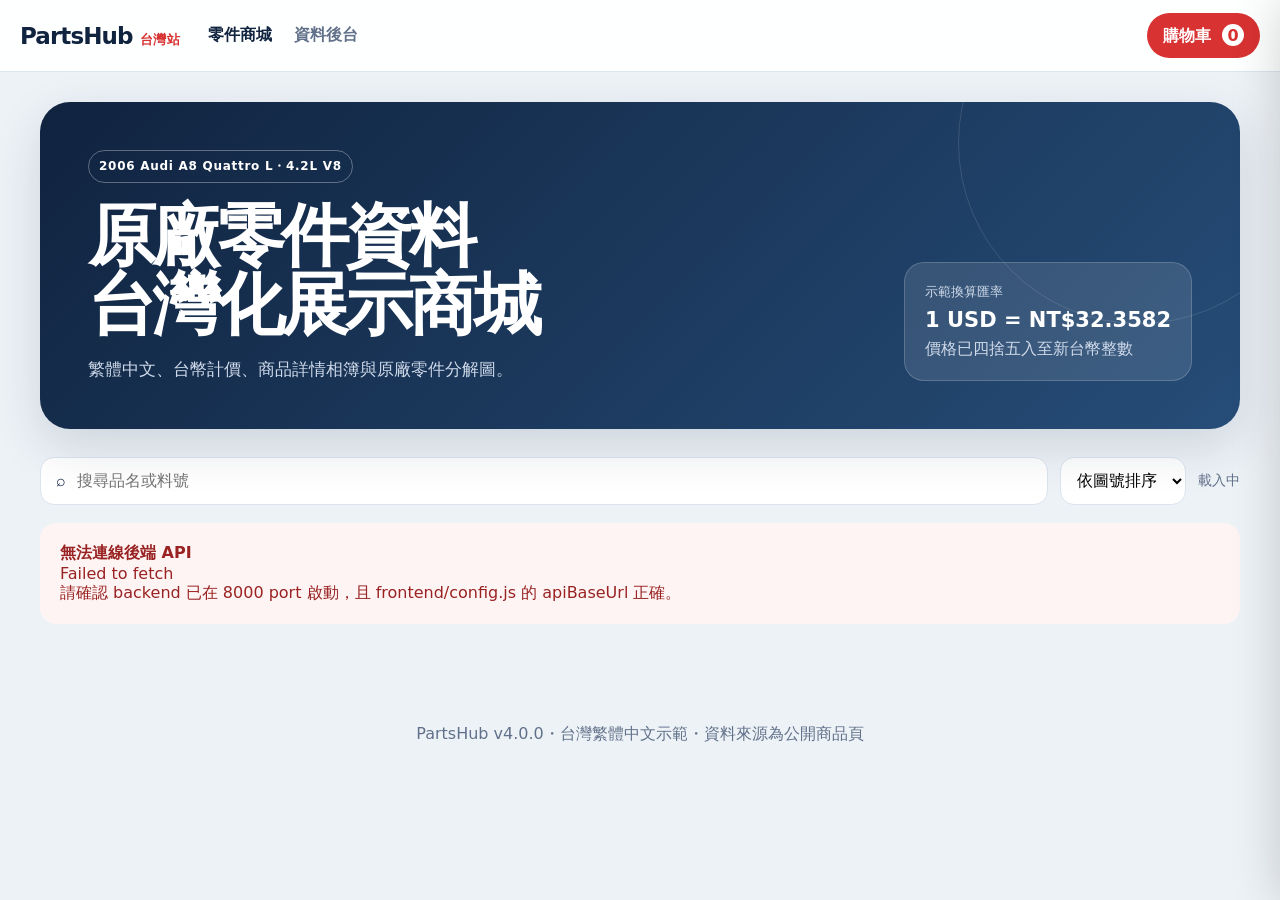
==== frontend/index.html @ 8d588a11 "Import partsHub v4.0.0" ====
<!doctype html><html lang="zh-Hant-TW"><head><meta charset="utf-8"><meta name="viewport" content="width=device-width,initial-scale=1"><title>PartsHub 台灣汽車零件</title><link rel="stylesheet" href="styles.css"></head><body>
<header class="top"><a class="brand" href="./">PartsHub<span>台灣站</span></a><nav><a class="active" href="./">零件商城</a><a href="admin.html">資料後台</a></nav><button id="cartButton" class="cart-button">購物車 <b id="cartCount">0</b></button></header>
<main><section class="hero"><div><span class="eyebrow">2006 Audi A8 Quattro L・4.2L V8</span><h1>原廠零件資料<br>台灣化展示商城</h1><p>繁體中文、台幣計價、商品詳情相簿與原廠零件分解圖。</p></div><div class="rate-card"><small>示範換算匯率</small><strong>1 USD = NT$32.3582</strong><span>價格已四捨五入至新台幣整數</span></div></section>
<section class="toolbar"><label class="search"><span>⌕</span><input id="searchInput" placeholder="搜尋品名或料號"></label><select id="sortSelect"><option value="diagram">依圖號排序</option><option value="price-asc">價格低到高</option><option value="price-desc">價格高到低</option></select><span id="resultCount">載入中</span></section>
<section id="productGrid" class="product-grid"></section></main>
<div id="modalBackdrop" class="modal-backdrop hidden"><article class="modal"><button id="modalClose" class="modal-close">×</button><div class="gallery"><div class="main-image-wrap"><img id="modalMainImage" alt="商品圖片"><span id="imageBadge"></span></div><div id="thumbnailList" class="thumbnails"></div></div><div class="modal-info"><span id="modalDiagram" class="diagram-label"></span><h2 id="modalName"></h2><code id="modalPart"></code><p id="modalDescription"></p><dl><div><dt>適用年份</dt><dd id="modalYears"></dd></div><div><dt>其他名稱</dt><dd id="modalOther"></dd></div><div><dt>替代料號</dt><dd id="modalReplaces"></dd></div></dl><div class="modal-price"><strong id="modalPrice"></strong><del id="modalMsrp"></del></div><button id="modalAdd" class="primary">加入購物車</button><a id="sourceLink" class="source-link" target="_blank" rel="noreferrer">查看原始商品頁 ↗</a></div></article></div>
<aside id="cartDrawer" class="cart-drawer"><div class="drawer-head"><h2>購物車</h2><button id="cartClose">×</button></div><div id="cartItems"></div><div class="cart-summary"><div><span>商品小計</span><b id="subtotal">NT$0</b></div><div><span>運費</span><b id="shipping">NT$0</b></div><div class="total"><span>合計</span><b id="total">NT$0</b></div><button id="checkoutButton" class="primary">建立示範訂單</button></div></aside><div id="drawerShade" class="drawer-shade hidden"></div>
<div id="toast" class="toast"></div><footer>PartsHub v4.0.0・台灣繁體中文示範・資料來源為公開商品頁</footer>
<script src="config.js"></script><script src="app.js"></script></body></html>
---- frontend/styles.css ----
:root{--ink:#10233f;--muted:#61718a;--line:#dce4ee;--soft:#f4f7fb;--red:#d83232;--red2:#b92121;--white:#fff;--shadow:0 18px 50px rgba(13,35,63,.14)}*{box-sizing:border-box}body{margin:0;font-family:Inter,"Noto Sans TC","PingFang TC",system-ui,sans-serif;color:var(--ink);background:#edf2f7}.top{position:sticky;top:0;z-index:20;height:72px;padding:0 max(20px,calc((100vw - 1240px)/2));display:flex;align-items:center;gap:28px;background:rgba(255,255,255,.94);backdrop-filter:blur(14px);border-bottom:1px solid var(--line)}.brand{font-size:23px;font-weight:900;color:var(--ink);text-decoration:none;letter-spacing:-.04em}.brand span{margin-left:7px;color:var(--red);font-size:13px;letter-spacing:.05em}.top nav{display:flex;gap:22px;margin-right:auto}.top nav a{color:var(--muted);text-decoration:none;font-weight:700}.top nav a.active{color:var(--ink)}button,select,input{font:inherit}.cart-button,.primary{border:0;background:var(--red);color:white;font-weight:800;cursor:pointer}.cart-button{padding:11px 16px;border-radius:99px}.cart-button b{display:inline-grid;place-items:center;min-width:22px;height:22px;margin-left:5px;border-radius:99px;background:#fff;color:var(--red)}main{max-width:1240px;margin:auto;padding:30px 20px 70px}.hero{border-radius:30px;padding:48px;display:flex;justify-content:space-between;align-items:flex-end;gap:30px;color:white;background:linear-gradient(135deg,#10233f,#264d78);box-shadow:var(--shadow);overflow:hidden;position:relative}.hero:after{content:"";position:absolute;width:360px;height:360px;border:1px solid rgba(255,255,255,.12);border-radius:50%;right:-80px;top:-140px}.eyebrow{display:inline-block;padding:7px 10px;border:1px solid rgba(255,255,255,.32);border-radius:99px;font-size:12px;font-weight:800;letter-spacing:.06em}.hero h1{font-size:clamp(38px,6vw,68px);line-height:1.02;letter-spacing:-.055em;margin:18px 0}.hero p{color:#cfdaea;margin:0;font-size:17px}.rate-card{min-width:270px;background:rgba(255,255,255,.11);border:1px solid rgba(255,255,255,.18);border-radius:20px;padding:20px;display:grid;gap:7px;position:relative;z-index:1}.rate-card small,.rate-card span{color:#cfdaea}.rate-card strong{font-size:21px}.toolbar{display:flex;align-items:center;gap:12px;padding:28px 0 18px}.search{height:48px;display:flex;align-items:center;gap:9px;flex:1;background:white;border:1px solid var(--line);border-radius:14px;padding:0 15px}.search input{border:0;outline:0;width:100%;background:transparent}.toolbar select{height:48px;border:1px solid var(--line);border-radius:14px;padding:0 12px;background:white}.toolbar>span{color:var(--muted);font-size:14px}.product-grid{display:grid;grid-template-columns:repeat(3,1fr);gap:18px}.card{background:white;border:1px solid var(--line);border-radius:22px;overflow:hidden;display:flex;flex-direction:column;transition:.2s}.card:hover{transform:translateY(-4px);box-shadow:var(--shadow)}.card-image{height:245px;background:linear-gradient(180deg,#f7f9fc,#edf2f6);display:grid;place-items:center;position:relative;cursor:pointer}.card-image img{width:88%;height:88%;object-fit:contain;mix-blend-mode:multiply}.image-count{position:absolute;right:12px;top:12px;background:rgba(16,35,63,.86);color:#fff;border-radius:99px;padding:6px 9px;font-size:12px;font-weight:800}.diagram-pill{position:absolute;left:12px;bottom:12px;background:#fff;border:1px solid var(--line);padding:6px 9px;border-radius:99px;font-size:12px;font-weight:800}.card-body{padding:20px;display:flex;flex-direction:column;min-height:300px}.card h3{font-size:21px;line-height:1.25;margin:4px 0 8px}.english{color:var(--muted);font-size:12px}.part{font-family:ui-monospace,monospace;font-size:13px}.desc{color:var(--muted);line-height:1.65;font-size:14px;flex:1}.price-row{display:flex;align-items:baseline;gap:10px;margin:16px 0}.price-row strong{font-size:26px}.price-row del{color:#8a96a8;font-size:13px}.card-actions{display:grid;grid-template-columns:1fr 1.35fr;gap:9px}.card-actions button{height:44px;border-radius:11px;cursor:pointer;font-weight:800}.detail-btn{background:white;border:1px solid var(--line);color:var(--ink)}.add-btn{background:var(--red);border:0;color:white}.modal-backdrop{position:fixed;inset:0;z-index:60;background:rgba(4,13,26,.72);display:grid;place-items:center;padding:18px}.hidden{display:none!important}.modal{position:relative;max-width:1040px;width:100%;max-height:94vh;overflow:auto;background:white;border-radius:26px;padding:28px;display:grid;grid-template-columns:1.1fr .9fr;gap:30px;box-shadow:var(--shadow)}.modal-close{position:absolute;right:14px;top:10px;border:0;background:transparent;font-size:34px;cursor:pointer;z-index:2}.main-image-wrap{height:430px;background:var(--soft);border-radius:18px;display:grid;place-items:center;position:relative;overflow:hidden}.main-image-wrap img{width:92%;height:92%;object-fit:contain;mix-blend-mode:multiply}.main-image-wrap span{position:absolute;bottom:12px;left:12px;background:#10233f;color:white;padding:7px 10px;border-radius:99px;font-size:12px}.thumbnails{display:grid;grid-template-columns:repeat(4,1fr);gap:9px;margin-top:10px}.thumb{height:92px;border:2px solid transparent;border-radius:12px;background:var(--soft);padding:5px;cursor:pointer}.thumb.active{border-color:var(--red)}.thumb img{width:100%;height:100%;object-fit:contain;mix-blend-mode:multiply}.modal-info{padding:22px 10px}.diagram-label{color:var(--red);font-weight:800}.modal h2{font-size:34px;line-height:1.15;margin:10px 0}.modal-info>p{color:var(--muted);line-height:1.7}.modal dl{display:grid;gap:9px;border-top:1px solid var(--line);border-bottom:1px solid var(--line);padding:16px 0}.modal dl div{display:grid;grid-template-columns:90px 1fr;gap:10px}.modal dt{color:var(--muted)}.modal dd{margin:0}.modal-price{display:flex;align-items:baseline;gap:12px;margin:20px 0}.modal-price strong{font-size:34px}.modal .primary{width:100%;height:50px;border-radius:12px}.source-link{display:block;text-align:center;margin-top:13px;color:var(--muted)}.cart-drawer{position:fixed;z-index:80;right:0;top:0;height:100vh;width:min(420px,94vw);background:white;box-shadow:-18px 0 50px rgba(0,0,0,.2);transform:translateX(105%);transition:.25s;display:flex;flex-direction:column}.cart-drawer.open{transform:translateX(0)}.drawer-shade{position:fixed;z-index:70;inset:0;background:rgba(4,13,26,.55)}.drawer-head{padding:22px;display:flex;justify-content:space-between;border-bottom:1px solid var(--line)}.drawer-head h2{margin:0}.drawer-head button{border:0;background:transparent;font-size:30px}.cart-line{padding:15px 20px;border-bottom:1px solid var(--line);display:grid;grid-template-columns:60px 1fr auto;gap:12px;align-items:center}.cart-line img{width:60px;height:60px;object-fit:contain;background:var(--soft);border-radius:9px}.cart-line h4{margin:0 0 5px;font-size:14px}.qty{display:flex;align-items:center;gap:6px}.qty button{width:28px;height:28px;border:1px solid var(--line);background:white;border-radius:7px}.cart-summary{margin-top:auto;padding:20px;border-top:1px solid var(--line);display:grid;gap:10px}.cart-summary>div{display:flex;justify-content:space-between}.cart-summary .total{font-size:21px;padding-top:12px;border-top:1px solid var(--line)}.cart-summary .primary{height:50px;border-radius:12px}.toast{position:fixed;z-index:100;left:50%;bottom:26px;transform:translate(-50%,30px);opacity:0;background:#10233f;color:white;padding:12px 18px;border-radius:99px;transition:.2s}.toast.show{transform:translate(-50%,0);opacity:1}footer{text-align:center;color:var(--muted);padding:30px}.error{grid-column:1/-1;background:#fff4f4;color:#922;padding:20px;border-radius:16px}.fallback{font-size:54px;opacity:.35}@media(max-width:900px){.product-grid{grid-template-columns:repeat(2,1fr)}.modal{grid-template-columns:1fr}.main-image-wrap{height:330px}.hero{padding:34px;display:block}.rate-card{margin-top:26px}.top nav{display:none}}@media(max-width:620px){.top{height:62px;padding:0 14px}.brand{font-size:20px}.cart-button{padding:9px 12px}main{padding:16px 12px 50px}.hero{border-radius:20px;padding:25px}.hero h1{font-size:40px}.toolbar{display:grid;grid-template-columns:1fr auto}.toolbar>span{grid-column:1/-1}.product-grid{grid-template-columns:1fr}.card-image{height:250px}.modal-backdrop{padding:0}.modal{height:100vh;max-height:none;border-radius:0;padding:18px;display:block}.main-image-wrap{height:310px}.modal-info{padding:18px 2px}.modal h2{font-size:28px}.thumbnails{grid-template-columns:repeat(3,1fr)}}
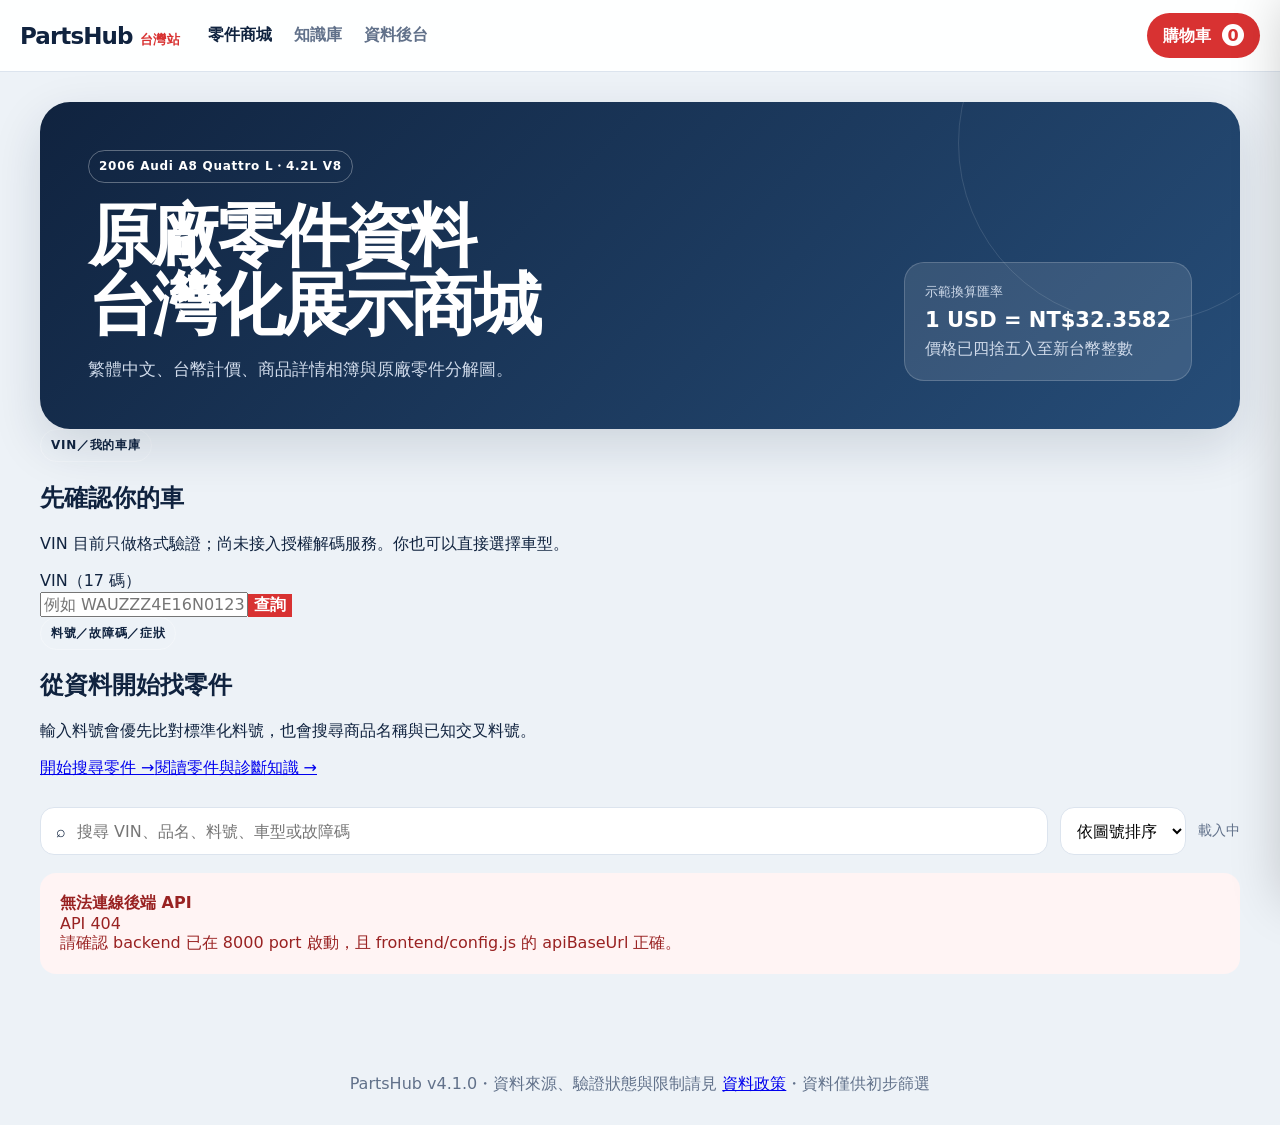
==== commit bc810bd1: "Add PartsHub domain data and public lookup APIs" ====
--- a/frontend/index.html
+++ b/frontend/index.html
@@ -1,9 +1,10 @@
-<!doctype html><html lang="zh-Hant-TW"><head><meta charset="utf-8"><meta name="viewport" content="width=device-width,initial-scale=1"><title>PartsHub 台灣汽車零件</title><link rel="stylesheet" href="styles.css"></head><body>
-<header class="top"><a class="brand" href="./">PartsHub<span>台灣站</span></a><nav><a class="active" href="./">零件商城</a><a href="admin.html">資料後台</a></nav><button id="cartButton" class="cart-button">購物車 <b id="cartCount">0</b></button></header>
+<!doctype html><html lang="zh-Hant-TW"><head><meta charset="utf-8"><meta name="viewport" content="width=device-width,initial-scale=1"><title>PartsHub 台灣汽車零件｜料號與適配查詢</title><meta name="description" content="PartsHub 台灣汽車零件資料平台：搜尋原廠料號、查看商品相簿、查詢車型適配與理解 Genuine、OEM、Aftermarket 差異。"><link rel="canonical" href="https://panoviz.xyz/pf/partshub/"><meta property="og:type" content="website"><meta property="og:title" content="PartsHub 台灣汽車零件｜料號與適配查詢"><meta property="og:description" content="以公開來源整理汽車零件、料號與初步適配資料。"><meta property="og:url" content="https://panoviz.xyz/pf/partshub/"><link rel="stylesheet" href="styles.css"><script type="application/ld+json">{"@context":"https://schema.org","@type":"WebSite","name":"PartsHub 台灣站","url":"https://panoviz.xyz/pf/partshub/","potentialAction":{"@type":"SearchAction","target":"https://panoviz.xyz/pf/partshub/?q={search_term_string}","query-input":"required name=search_term_string"}}</script></head><body>
+<header class="top"><a class="brand" href="./">PartsHub<span>台灣站</span></a><nav><a class="active" href="./">零件商城</a><a href="knowledge.html">知識庫</a><a href="admin.html">資料後台</a></nav><button id="cartButton" class="cart-button">購物車 <b id="cartCount">0</b></button></header>
 <main><section class="hero"><div><span class="eyebrow">2006 Audi A8 Quattro L・4.2L V8</span><h1>原廠零件資料<br>台灣化展示商城</h1><p>繁體中文、台幣計價、商品詳情相簿與原廠零件分解圖。</p></div><div class="rate-card"><small>示範換算匯率</small><strong>1 USD = NT$32.3582</strong><span>價格已四捨五入至新台幣整數</span></div></section>
-<section class="toolbar"><label class="search"><span>⌕</span><input id="searchInput" placeholder="搜尋品名或料號"></label><select id="sortSelect"><option value="diagram">依圖號排序</option><option value="price-asc">價格低到高</option><option value="price-desc">價格高到低</option></select><span id="resultCount">載入中</span></section>
+<section class="finder-grid"><article class="finder-card"><span class="eyebrow dark">VIN／我的車庫</span><h2>先確認你的車</h2><p>VIN 目前只做格式驗證；尚未接入授權解碼服務。你也可以直接選擇車型。</p><form id="vinForm"><label for="vinInput">VIN（17 碼）</label><div class="finder-row"><input id="vinInput" inputmode="latin" autocomplete="off" placeholder="例如 WAUZZZ4E16N012345"><button class="primary" type="submit">查詢</button></div></form><div id="vinResult" class="finder-result" aria-live="polite"></div></article><article class="finder-card"><span class="eyebrow dark">料號／故障碼／症狀</span><h2>從資料開始找零件</h2><p>輸入料號會優先比對標準化料號，也會搜尋商品名稱與已知交叉料號。</p><a class="finder-link" href="#products">開始搜尋零件 →</a><a class="finder-link" href="knowledge.html">閱讀零件與診斷知識 →</a></article></section>
+<section class="toolbar" id="products"><label class="search"><span>⌕</span><input id="searchInput" placeholder="搜尋 VIN、品名、料號、車型或故障碼"></label><select id="sortSelect"><option value="diagram">依圖號排序</option><option value="price-asc">價格低到高</option><option value="price-desc">價格高到低</option></select><span id="resultCount">載入中</span></section>
 <section id="productGrid" class="product-grid"></section></main>
 <div id="modalBackdrop" class="modal-backdrop hidden"><article class="modal"><button id="modalClose" class="modal-close">×</button><div class="gallery"><div class="main-image-wrap"><img id="modalMainImage" alt="商品圖片"><span id="imageBadge"></span></div><div id="thumbnailList" class="thumbnails"></div></div><div class="modal-info"><span id="modalDiagram" class="diagram-label"></span><h2 id="modalName"></h2><code id="modalPart"></code><p id="modalDescription"></p><dl><div><dt>適用年份</dt><dd id="modalYears"></dd></div><div><dt>其他名稱</dt><dd id="modalOther"></dd></div><div><dt>替代料號</dt><dd id="modalReplaces"></dd></div></dl><div class="modal-price"><strong id="modalPrice"></strong><del id="modalMsrp"></del></div><button id="modalAdd" class="primary">加入購物車</button><a id="sourceLink" class="source-link" target="_blank" rel="noreferrer">查看原始商品頁 ↗</a></div></article></div>
 <aside id="cartDrawer" class="cart-drawer"><div class="drawer-head"><h2>購物車</h2><button id="cartClose">×</button></div><div id="cartItems"></div><div class="cart-summary"><div><span>商品小計</span><b id="subtotal">NT$0</b></div><div><span>運費</span><b id="shipping">NT$0</b></div><div class="total"><span>合計</span><b id="total">NT$0</b></div><button id="checkoutButton" class="primary">建立示範訂單</button></div></aside><div id="drawerShade" class="drawer-shade hidden"></div>
-<div id="toast" class="toast"></div><footer>PartsHub v4.0.0・台灣繁體中文示範・資料來源為公開商品頁</footer>
+<div id="toast" class="toast"></div><footer>PartsHub v4.1.0・資料來源、驗證狀態與限制請見 <a href="about.html">資料政策</a>・資料僅供初步篩選</footer>
 <script src="config.js"></script><script src="app.js"></script></body></html>
